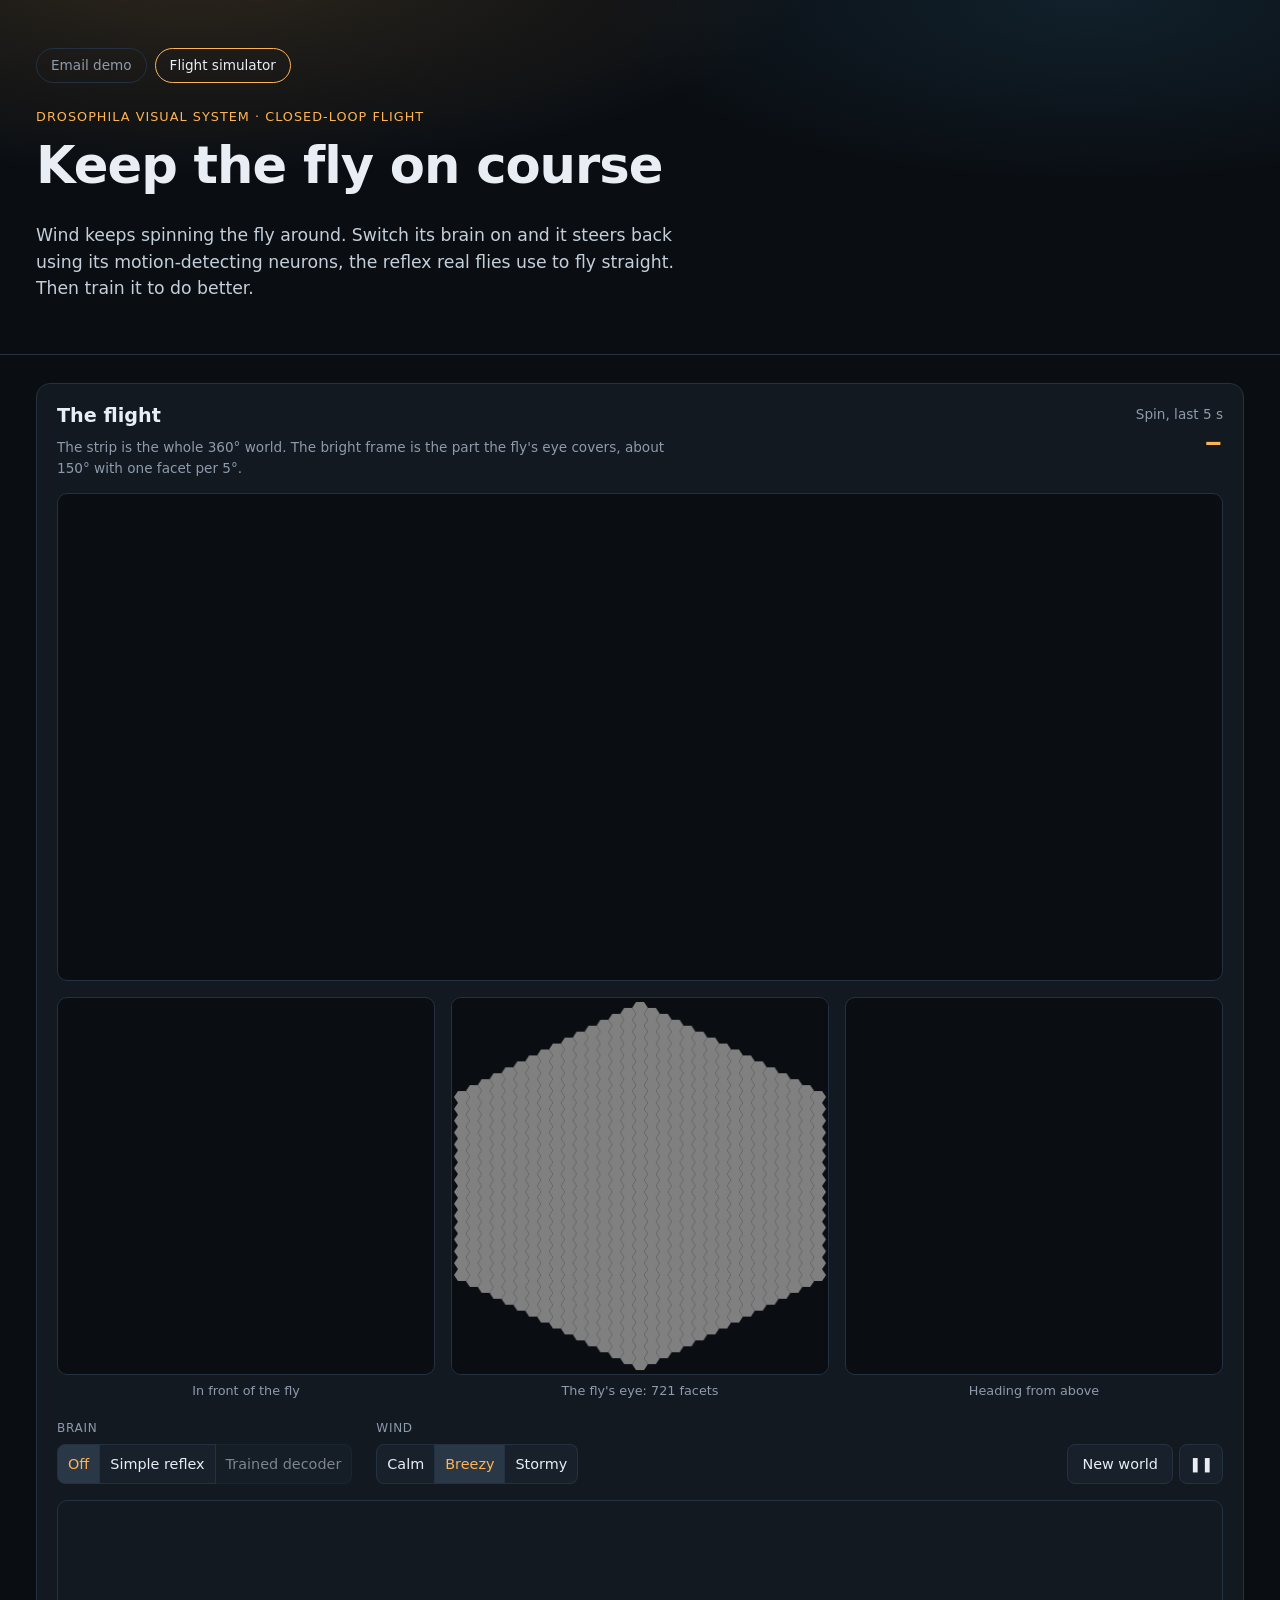
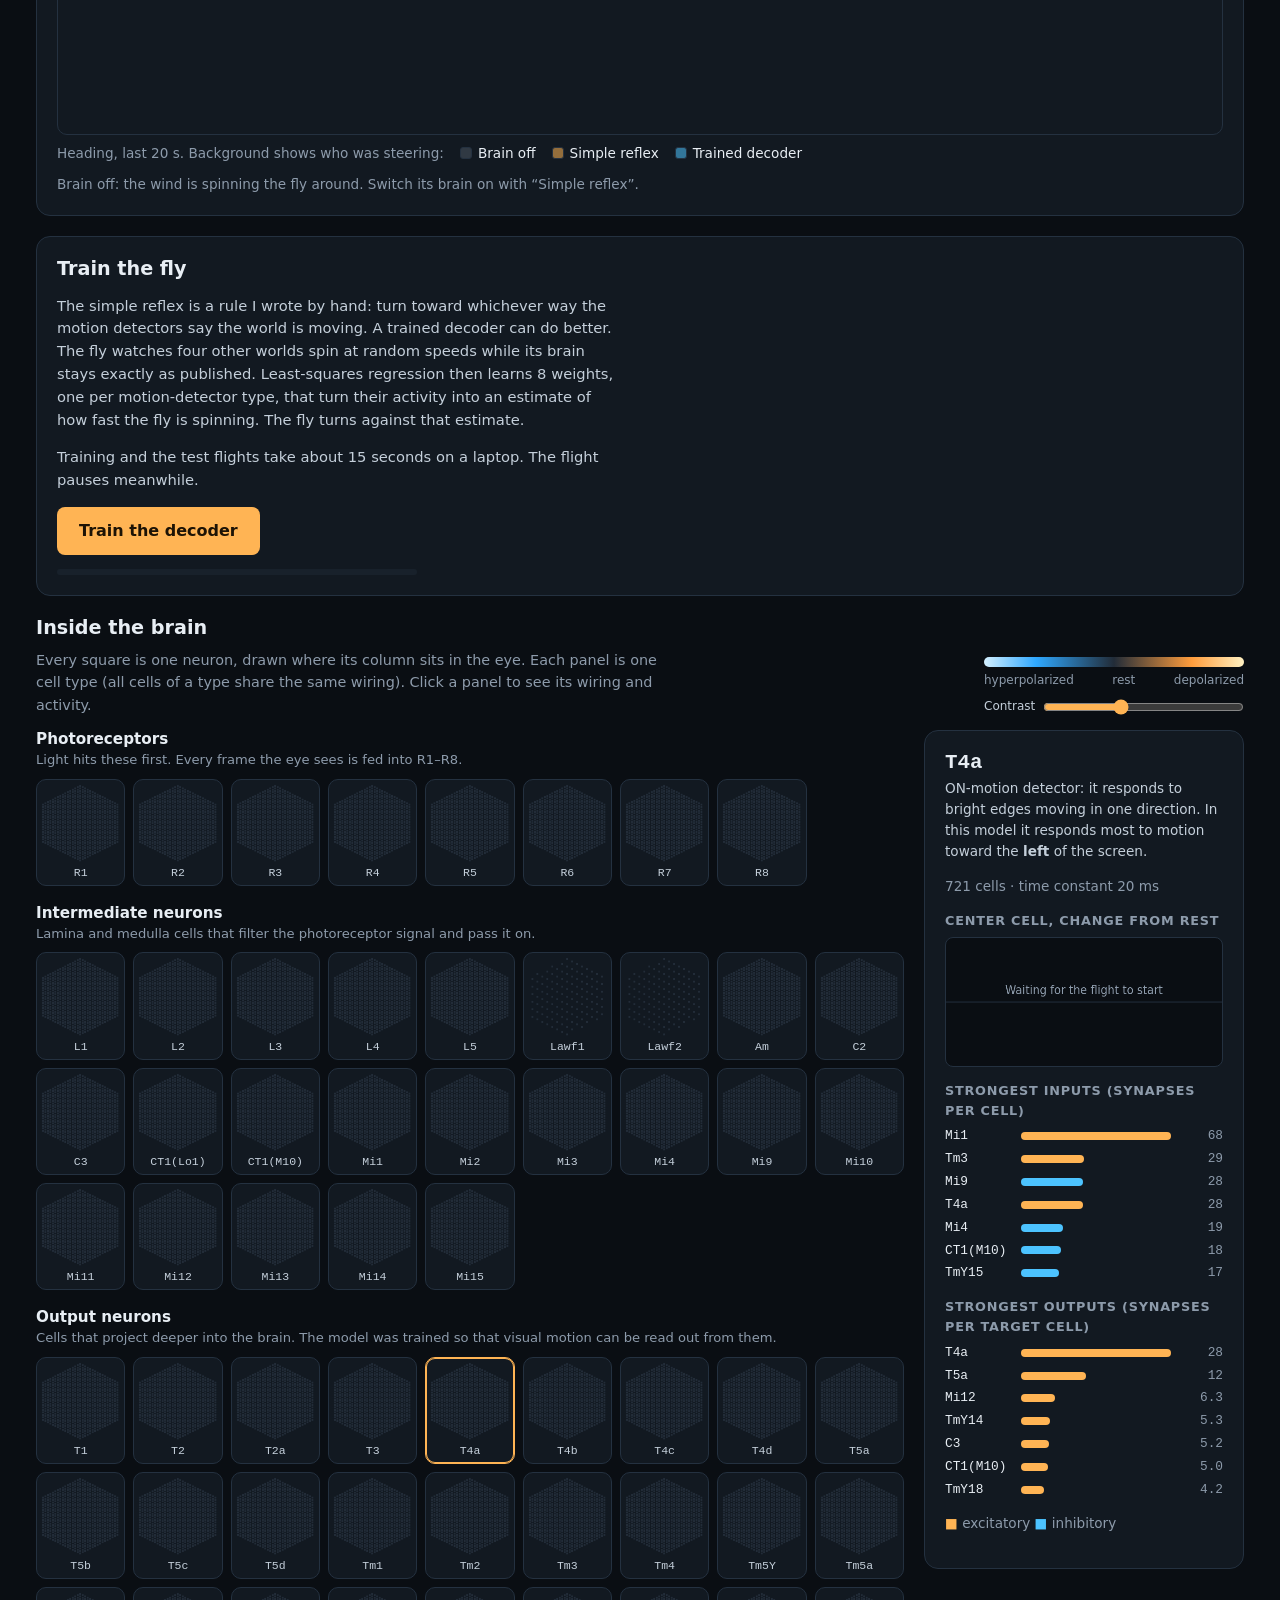
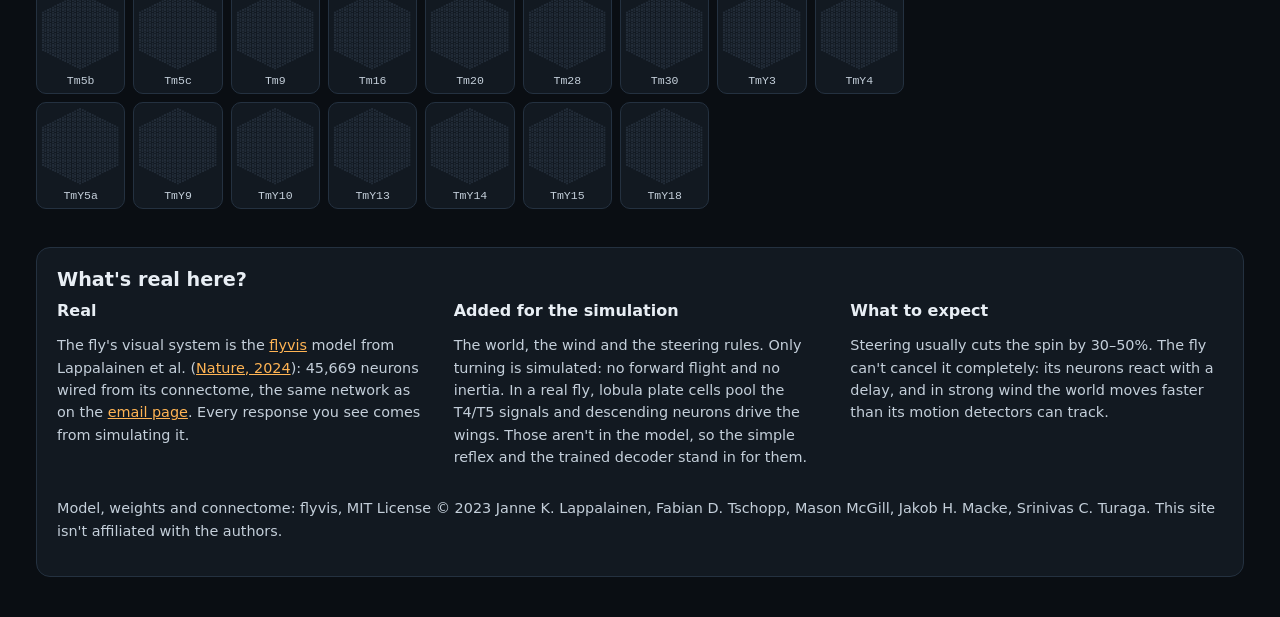
==== site/flight.html @ 7b48235a "Add a closed-loop flight simulator driven by the fly's motion detectors A second page, flight.html: " ====
<!doctype html>
<html lang="en">
<head>
  <meta charset="utf-8">
  <meta name="viewport" content="width=device-width, initial-scale=1">
  <title>Fly Flight Simulator</title>
  <meta name="description" content="Wind spins a simulated fruit fly around. Switch on its connectome-based visual system and it steers itself back on course, then train a decoder on its motion detectors in your browser.">
  <link rel="icon" href="data:image/svg+xml,%3Csvg xmlns='http://www.w3.org/2000/svg' viewBox='0 0 32 32'%3E%3Cg fill='%23ffb454'%3E%3Cpath d='M16 4l10 6v12l-10 6-10-6V10z' opacity='.35'/%3E%3Cpath d='M16 10l5 3v6l-5 3-5-3v-6z'/%3E%3C/g%3E%3C/svg%3E">
  <link rel="stylesheet" href="css/style.css">
</head>
<body>
  <header class="masthead">
    <div class="wrap">
      <nav class="site-nav" aria-label="Pages">
        <a href="./">Email demo</a>
        <a href="flight.html" aria-current="page">Flight simulator</a>
      </nav>
      <p class="eyebrow">Drosophila visual system · closed-loop flight</p>
      <h1>Keep the fly on course</h1>
      <p class="lede">Wind keeps spinning the fly around. Switch its brain on and it steers back using its
        motion-detecting neurons, the reflex real flies use to fly straight. Then train it to do better.</p>
    </div>
  </header>

  <main class="wrap">
    <section class="card flight-card" aria-labelledby="flight-heading">
      <div class="flight-top">
        <div>
          <h2 id="flight-heading">The flight</h2>
          <p class="muted small">The strip is the whole 360° world. The bright frame is the part the fly's eye covers, about 150° with one facet per 5°.</p>
        </div>
        <div class="spin" aria-live="off">
          <span class="muted small">Spin, last 5 s</span>
          <strong id="spin">–</strong>
        </div>
      </div>
      <canvas id="world" width="936" height="391" aria-label="The 360-degree world, with the part the fly sees highlighted"></canvas>
      <div class="flight-views">
        <figure>
          <canvas id="front-view" width="380" height="380" aria-label="The world in front of the fly"></canvas>
          <figcaption>In front of the fly</figcaption>
        </figure>
        <figure>
          <canvas id="eye-view" width="380" height="380" aria-label="The same view sampled by the fly's 721 eye facets"></canvas>
          <figcaption>The fly's eye: 721 facets</figcaption>
        </figure>
        <figure>
          <canvas id="compass" width="380" height="380" aria-label="The fly's heading, seen from above"></canvas>
          <figcaption>Heading from above</figcaption>
        </figure>
      </div>

      <div class="controls">
        <div class="control">
          <span class="control-label" id="brain-label">Brain</span>
          <div class="seg" role="group" aria-labelledby="brain-label">
            <button type="button" data-mode="off" aria-pressed="true">Off</button>
            <button type="button" data-mode="simple" aria-pressed="false">Simple reflex</button>
            <button type="button" data-mode="trained" aria-pressed="false" disabled title="Train the decoder first">Trained decoder</button>
          </div>
        </div>
        <div class="control">
          <span class="control-label" id="wind-label">Wind</span>
          <div class="seg" role="group" aria-labelledby="wind-label">
            <button type="button" data-wind="calm" aria-pressed="false">Calm</button>
            <button type="button" data-wind="breezy" aria-pressed="true">Breezy</button>
            <button type="button" data-wind="stormy" aria-pressed="false">Stormy</button>
          </div>
        </div>
        <div class="control buttons">
          <button id="world-btn" type="button" disabled>New world</button>
          <button id="pause-btn" type="button" disabled aria-label="Pause">❚❚</button>
        </div>
      </div>

      <canvas id="heading-plot" width="1200" height="240" aria-label="The fly's heading over the last 20 seconds"></canvas>
      <div class="plot-legend">
        <span class="muted small">Heading, last 20 s. Background shows who was steering:</span>
        <span><i class="swatch off"></i>Brain off</span>
        <span><i class="swatch simple"></i>Simple reflex</span>
        <span><i class="swatch trained"></i>Trained decoder</span>
      </div>
      <p id="status" class="status" role="status" aria-live="polite">Loading the fly's brain…</p>
    </section>

    <section class="card train-card" aria-labelledby="train-heading">
      <div class="train-grid">
        <div>
          <h2 id="train-heading">Train the fly</h2>
          <p>The simple reflex is a rule I wrote by hand: turn toward whichever way the motion detectors say the world is moving.
            A trained decoder can do better. The fly watches four other worlds spin at random speeds while its brain stays exactly
            as published. Least-squares regression then learns 8 weights, one per motion-detector type, that turn their
            activity into an estimate of how fast the fly is spinning. The fly turns against that estimate.</p>
          <p class="muted small">Training and the test flights take about 15 seconds on a laptop. The flight pauses meanwhile.</p>
          <button id="train-btn" class="primary" type="button" disabled>Train the decoder</button>
          <div class="progress train-progress" aria-hidden="true"><div id="train-bar"></div></div>
        </div>
        <div id="train-results" hidden>
          <h3>Accuracy</h3>
          <p id="r2-text"></p>
          <h3>Learned weights</h3>
          <p class="muted small">How much each motion-detector type counts toward "the fly is turning right" (positive) or "turning left" (negative). In brackets: the direction of motion that type prefers.</p>
          <ul id="weights" class="chart"></ul>
          <p id="weights-note" class="muted small" hidden>The pattern makes physical sense: when the fly turns right, the world slides left across its eye, so the detectors that prefer leftward motion (T4a, T5a) learned to vote "turning right", and the rightward ones (T4b, T5b) "turning left".</p>
          <h3>Test flight</h3>
          <p id="test-caption" class="muted small"></p>
          <ul id="test" class="chart"></ul>
        </div>
      </div>
    </section>

    <section class="brain" aria-labelledby="brain-heading">
      <div class="brain-head">
        <div>
          <h2 id="brain-heading">Inside the brain</h2>
          <p class="muted">Every square is one neuron, drawn where its column sits in the eye. Each panel is one cell type (all cells of a type share the same wiring). Click a panel to see its wiring and activity.</p>
        </div>
        <div class="legend">
          <div class="colorbar" aria-hidden="true"></div>
          <div class="legend-labels"><span>hyperpolarized</span><span>rest</span><span>depolarized</span></div>
          <label class="gain">Contrast <input id="gain" type="range" min="0" max="4" step="0.5" value="1.5"></label>
        </div>
      </div>
      <div class="brain-body">
        <div id="groups"></div>
        <aside id="detail" class="card detail" aria-live="polite"></aside>
      </div>
    </section>

    <section class="about card" aria-labelledby="about-heading">
      <h2 id="about-heading">What's real here?</h2>
      <div class="about-grid">
        <div>
          <h3>Real</h3>
          <p>The fly's visual system is the <a href="https://github.com/TuragaLab/flyvis">flyvis</a> model from Lappalainen et al.
            (<a href="https://www.nature.com/articles/s41586-024-07939-3">Nature, 2024</a>): 45,669 neurons wired from its connectome, the same network as on the
            <a href="./">email page</a>. Every response you see comes from simulating it.</p>
        </div>
        <div>
          <h3>Added for the simulation</h3>
          <p>The world, the wind and the steering rules. Only turning is simulated: no forward flight and no inertia.
            In a real fly, lobula plate cells pool the T4/T5 signals and descending neurons drive the wings. Those aren't in
            the model, so the simple reflex and the trained decoder stand in for them.</p>
        </div>
        <div>
          <h3>What to expect</h3>
          <p>Steering usually cuts the spin by 30–50%. The fly can't cancel it completely: its neurons react with a
            delay, and in strong wind the world moves faster than its motion detectors can track.</p>
        </div>
      </div>
      <p class="muted small">Model, weights and connectome: flyvis, MIT License © 2023 Janne K. Lappalainen, Fabian D. Tschopp,
        Mason McGill, Jakob H. Macke, Srinivas C. Turaga. This site isn't affiliated with the authors.</p>
    </section>
  </main>

  <script type="module" src="js/flight.js"></script>
</body>
</html>
---- site/css/style.css ----
:root {
  --bg: #0a0e13;
  --surface: #121921;
  --surface-2: #18212b;
  --border: #243140;
  --text: #e8eef4;
  --muted: #8d9bab;
  --warm: #ffb454;
  --cool: #4cc3ff;
  --radius: 14px;
  --mono: ui-monospace, "SF Mono", Menlo, Consolas, monospace;
  color-scheme: dark;
}

* { box-sizing: border-box; }

html { -webkit-text-size-adjust: 100%; }

body {
  margin: 0;
  background: var(--bg);
  color: var(--text);
  font: 16px/1.55 system-ui, -apple-system, "Segoe UI", Roboto, sans-serif;
}

a { color: var(--warm); }
h1, h2, h3 { line-height: 1.2; margin: 0 0 0.5em; }
h2 { font-size: 1.2rem; }
h3 { font-size: 1rem; }
.mono { font-family: var(--mono); font-variant-numeric: tabular-nums; }
.muted { color: var(--muted); }
.small { font-size: 0.85rem; }

.wrap { max-width: 1240px; margin: 0 auto; padding: 0 16px; }

.masthead {
  padding: 48px 0 32px;
  background:
    radial-gradient(900px 300px at 15% -10%, rgba(255, 180, 84, 0.14), transparent 70%),
    radial-gradient(700px 260px at 85% 0%, rgba(76, 195, 255, 0.10), transparent 70%);
  border-bottom: 1px solid var(--border);
  margin-bottom: 28px;
}
.eyebrow {
  margin: 0 0 8px;
  color: var(--warm);
  font-size: 0.8rem;
  letter-spacing: 0.08em;
  text-transform: uppercase;
}
.site-nav { display: flex; gap: 8px; flex-wrap: wrap; margin-bottom: 24px; }
.site-nav a {
  padding: 6px 14px;
  border: 1px solid var(--border);
  border-radius: 99px;
  color: var(--muted);
  font-size: 0.85rem;
  text-decoration: none;
}
.site-nav a:hover { color: var(--text); }
.site-nav a[aria-current="page"] { color: var(--text); border-color: var(--warm); }
.masthead h1 { font-size: clamp(2rem, 5vw, 3.2rem); letter-spacing: -0.02em; }
.lede { max-width: 640px; color: #c4cfda; font-size: 1.08rem; margin: 0 0 20px; }
.facts { display: flex; flex-wrap: wrap; gap: 10px 24px; list-style: none; margin: 0; padding: 0; color: var(--muted); }
.facts strong { color: var(--text); font-family: var(--mono); font-weight: 600; margin-right: 4px; }

.card {
  background: var(--surface);
  border: 1px solid var(--border);
  border-radius: var(--radius);
  padding: 20px;
}

.stage {
  display: grid;
  grid-template-columns: minmax(280px, 380px) 1fr;
  gap: 20px;
  margin-bottom: 20px;
}

label { display: block; font-size: 0.9rem; margin-bottom: 12px; color: #c4cfda; }
input, textarea, select {
  display: block;
  width: 100%;
  margin-top: 4px;
  padding: 9px 11px;
  background: var(--bg);
  color: var(--text);
  border: 1px solid var(--border);
  border-radius: 8px;
  font: inherit;
}
textarea { resize: vertical; }
input:focus, textarea:focus, select:focus, button:focus-visible, a:focus-visible {
  outline: 2px solid var(--warm);
  outline-offset: 1px;
}
.options { display: grid; grid-template-columns: 1fr 1fr; gap: 12px; }

button, .button {
  display: inline-flex;
  align-items: center;
  justify-content: center;
  gap: 6px;
  padding: 8px 14px;
  background: var(--surface-2);
  color: var(--text);
  border: 1px solid var(--border);
  border-radius: 8px;
  font: inherit;
  font-size: 0.9rem;
  text-decoration: none;
  cursor: pointer;
}
button:hover:not(:disabled), .button:hover { border-color: #3a4b5e; }
button:disabled { opacity: 0.5; cursor: default; }
button.primary {
  width: 100%;
  padding: 12px;
  background: var(--warm);
  color: #1d1305;
  border: none;
  font-weight: 650;
  font-size: 1rem;
}
.examples { display: flex; flex-wrap: wrap; gap: 6px; align-items: center; margin-bottom: 14px; font-size: 0.85rem; }
.examples button { padding: 4px 10px; font-size: 0.8rem; border-radius: 99px; }
.privacy { font-size: 0.8rem; color: var(--muted); margin: 12px 0 0; }

.views { display: grid; grid-template-columns: 1fr 1fr; gap: 16px; }
figure { margin: 0; }
figure canvas {
  display: block;
  width: 100%;
  height: auto;
  aspect-ratio: 1;
  background: var(--bg);
  border-radius: 10px;
  border: 1px solid var(--border);
}
figcaption { font-size: 0.8rem; color: var(--muted); margin-top: 6px; text-align: center; }

.transport { display: flex; align-items: center; gap: 10px; margin-top: 16px; flex-wrap: wrap; }
.rate, .seg { display: inline-flex; }
.rate button, .seg button { border-radius: 0; padding: 8px 10px; }
.rate button:first-child, .seg button:first-child { border-radius: 8px 0 0 8px; }
.rate button:last-child, .seg button:last-child { border-radius: 0 8px 8px 0; }
.rate button + button, .seg button + button { border-left: none; }
.rate button.on, .seg button[aria-pressed="true"] { background: #2a3746; color: var(--warm); }
#play-btn { width: 40px; padding: 8px 0; }
.progress { flex: 1; min-width: 80px; height: 6px; background: var(--surface-2); border-radius: 99px; overflow: hidden; }
#progress-bar { width: 0; height: 100%; background: var(--warm); }
#clock { font-size: 0.85rem; color: var(--muted); min-width: 56px; text-align: right; }
.status { font-size: 0.85rem; color: var(--muted); margin: 10px 0 0; min-height: 1.4em; }

.meter { margin-top: 18px; padding-top: 14px; border-top: 1px solid var(--border); }
.meter-label { display: block; font-size: 0.8rem; text-transform: uppercase; letter-spacing: 0.06em; color: var(--muted); margin-bottom: 8px; }
.meter-row { display: flex; align-items: center; gap: 10px; font-size: 0.8rem; color: #c4cfda; }
.meter-track { position: relative; flex: 1; height: 14px; background: var(--surface-2); border-radius: 99px; overflow: hidden; }
.meter-track::after { content: ""; position: absolute; left: 50%; top: 0; bottom: 0; width: 2px; margin-left: -1px; background: var(--border); }
#meter-fill { position: absolute; top: 0; bottom: 0; left: 50%; width: 0; background: var(--warm); border-radius: 99px; }
.meter p { margin: 8px 0 0; }

.reply-card { margin-bottom: 20px; border-color: rgba(255, 180, 84, 0.45); }
.reply-head { display: flex; justify-content: space-between; align-items: center; gap: 12px; flex-wrap: wrap; margin-bottom: 8px; }
.reply-head h2 { margin: 0; }
.reply-actions { display: flex; gap: 8px; }
#reply-text {
  white-space: pre-wrap;
  font: 0.92rem/1.6 var(--mono);
  background: var(--bg);
  border: 1px solid var(--border);
  border-radius: 10px;
  padding: 16px;
  margin: 0 0 10px;
  overflow-wrap: anywhere;
}

.brain { margin-bottom: 20px; }
.brain-head { display: flex; justify-content: space-between; align-items: flex-end; gap: 20px; flex-wrap: wrap; margin-bottom: 14px; }
.brain-head p { max-width: 640px; margin: 0; font-size: 0.9rem; }
.legend { width: 260px; font-size: 0.75rem; color: var(--muted); }
.colorbar {
  height: 10px;
  border-radius: 99px;
  background: linear-gradient(90deg, #d4f0ff, #2fa8ff 20%, #222c38 50%, #ff9d3d 80%, #fff1c2);
}
.legend-labels { display: flex; justify-content: space-between; margin: 4px 0 8px; }
.gain { display: flex; align-items: center; gap: 8px; font-size: 0.75rem; margin: 0; }
.gain input { margin: 0; padding: 0; border: none; background: none; accent-color: var(--warm); }

.brain-body { display: grid; grid-template-columns: 1fr 320px; gap: 20px; align-items: start; }
.group { margin-bottom: 18px; }
.group h3 { font-size: 0.95rem; margin-bottom: 2px; }
.group > p { font-size: 0.82rem; color: var(--muted); margin: 0 0 8px; }
.panels { display: grid; grid-template-columns: repeat(auto-fill, minmax(84px, 1fr)); gap: 8px; }
.panel {
  display: block;
  width: 100%;
  padding: 5px 5px 3px;
  background: var(--surface);
  border: 1px solid var(--border);
  border-radius: 10px;
  text-align: center;
}
.panel canvas { display: block; width: 100%; height: auto; aspect-ratio: 1; }
.panel span { display: block; font-size: 0.72rem; font-family: var(--mono); color: #c4cfda; margin-top: 2px; }
.panel.selected { border-color: var(--warm); box-shadow: 0 0 0 1px var(--warm) inset; }

.detail { position: sticky; top: 16px; }
.detail h3 { font-size: 1.3rem; font-family: var(--mono); margin-bottom: 2px; }
.detail .family { font-size: 0.85rem; color: #c4cfda; margin: 0 0 12px; }
.detail canvas { display: block; width: 100%; height: 130px; background: var(--bg); border-radius: 8px; border: 1px solid var(--border); }
.detail h4 { font-size: 0.8rem; text-transform: uppercase; letter-spacing: 0.06em; color: var(--muted); margin: 14px 0 6px; }
.bars { list-style: none; margin: 0; padding: 0; font-size: 0.8rem; }
.bars li { display: grid; grid-template-columns: 68px 1fr 44px; align-items: center; gap: 8px; margin-bottom: 3px; }
.bars button { all: unset; cursor: pointer; font-family: var(--mono); color: var(--text); }
.bars button:hover { color: var(--warm); }
.bars button:focus-visible { outline: 2px solid var(--warm); }
.bar { height: 8px; border-radius: 99px; }
.bar.exc { background: var(--warm); }
.bar.inh { background: var(--cool); }
.bars .n { color: var(--muted); font-family: var(--mono); text-align: right; }

/* ---- flight simulator */
.flight-card, .train-card { margin-bottom: 20px; }
.flight-top { display: flex; justify-content: space-between; align-items: flex-start; gap: 16px; flex-wrap: wrap; }
.flight-top p { margin: 0; max-width: 640px; }
.spin { display: flex; flex-direction: column; align-items: flex-end; }
.spin strong { font: 600 2rem/1.1 var(--mono); color: var(--warm); }
#world {
  display: block;
  width: 100%;
  height: auto;
  margin: 14px 0 16px;
  border-radius: 10px;
  border: 1px solid var(--border);
  background: var(--bg);
}
.flight-views { display: grid; grid-template-columns: repeat(3, 1fr); gap: 16px; }
.controls { display: flex; flex-wrap: wrap; align-items: flex-end; gap: 14px 24px; margin: 18px 0 16px; }
.control { display: flex; flex-direction: column; gap: 6px; }
.control.buttons { flex-direction: row; margin-left: auto; }
.control-label { font-size: 0.75rem; text-transform: uppercase; letter-spacing: 0.06em; color: var(--muted); }
#pause-btn { width: 44px; }
#heading-plot { display: block; width: 100%; height: auto; border-radius: 10px; border: 1px solid var(--border); }
.plot-legend { display: flex; flex-wrap: wrap; gap: 6px 16px; align-items: center; margin-top: 8px; font-size: 0.85rem; }
.swatch { display: inline-block; width: 12px; height: 12px; border-radius: 3px; margin-right: 6px; vertical-align: -1px; border: 1px solid var(--border); }
.swatch.off { background: rgba(141, 155, 171, 0.25); }
.swatch.simple { background: rgba(255, 180, 84, 0.55); }
.swatch.trained { background: rgba(76, 195, 255, 0.55); }

.train-grid { display: grid; grid-template-columns: 1fr 1fr; gap: 32px; }
.train-grid p { font-size: 0.92rem; color: #c4cfda; }
.train-grid h3 { font-size: 0.8rem; text-transform: uppercase; letter-spacing: 0.06em; color: var(--muted); margin: 18px 0 6px; }
.train-grid h3:first-child { margin-top: 4px; }
#train-btn { width: auto; padding: 12px 22px; }
.train-progress { margin-top: 14px; max-width: 360px; }
#train-bar { width: 0; height: 100%; background: var(--warm); transition: width 0.2s; }
.chart { list-style: none; margin: 0; padding: 0; font-size: 0.85rem; }
.chart li { display: grid; grid-template-columns: 150px 1fr 64px; align-items: center; gap: 10px; margin-bottom: 5px; }
.chart .name { font-family: var(--mono); white-space: nowrap; }
.chart .track { position: relative; height: 12px; background: var(--surface-2); border-radius: 99px; }
.chart .track.diverging::after { content: ""; position: absolute; left: 50%; top: -3px; bottom: -3px; width: 1px; background: #3a4b5e; }
.chart .fill { position: absolute; top: 0; bottom: 0; left: 0; border-radius: 99px; }
.chart .fill.pos { background: var(--warm); }
.chart .fill.neg { background: var(--cool); }
.chart .fill.mode-off { background: #8d9bab; }
.chart .fill.mode-simple { background: var(--warm); }
.chart .fill.mode-trained { background: var(--cool); }
.chart .n { font-family: var(--mono); color: #c4cfda; text-align: right; }

.about { margin-bottom: 40px; }
.about-grid { display: grid; grid-template-columns: repeat(3, 1fr); gap: 24px; }
.about p { font-size: 0.9rem; color: #c4cfda; }

@media (max-width: 960px) {
  .stage, .brain-body, .about-grid, .train-grid { grid-template-columns: 1fr; }
  .control.buttons { margin-left: 0; }
  .detail { position: static; }
}
@media (max-width: 640px) {
  .flight-views { grid-template-columns: 1fr 1fr; gap: 10px; }
  .flight-views figure:last-child { grid-column: 1 / -1; width: 60%; margin: 0 auto; }
  .chart li { grid-template-columns: 110px 1fr 56px; }
}
@media (max-width: 520px) {
  .views { gap: 10px; }
  .panels { grid-template-columns: repeat(auto-fill, minmax(66px, 1fr)); gap: 6px; }
  .legend { width: 100%; }
}
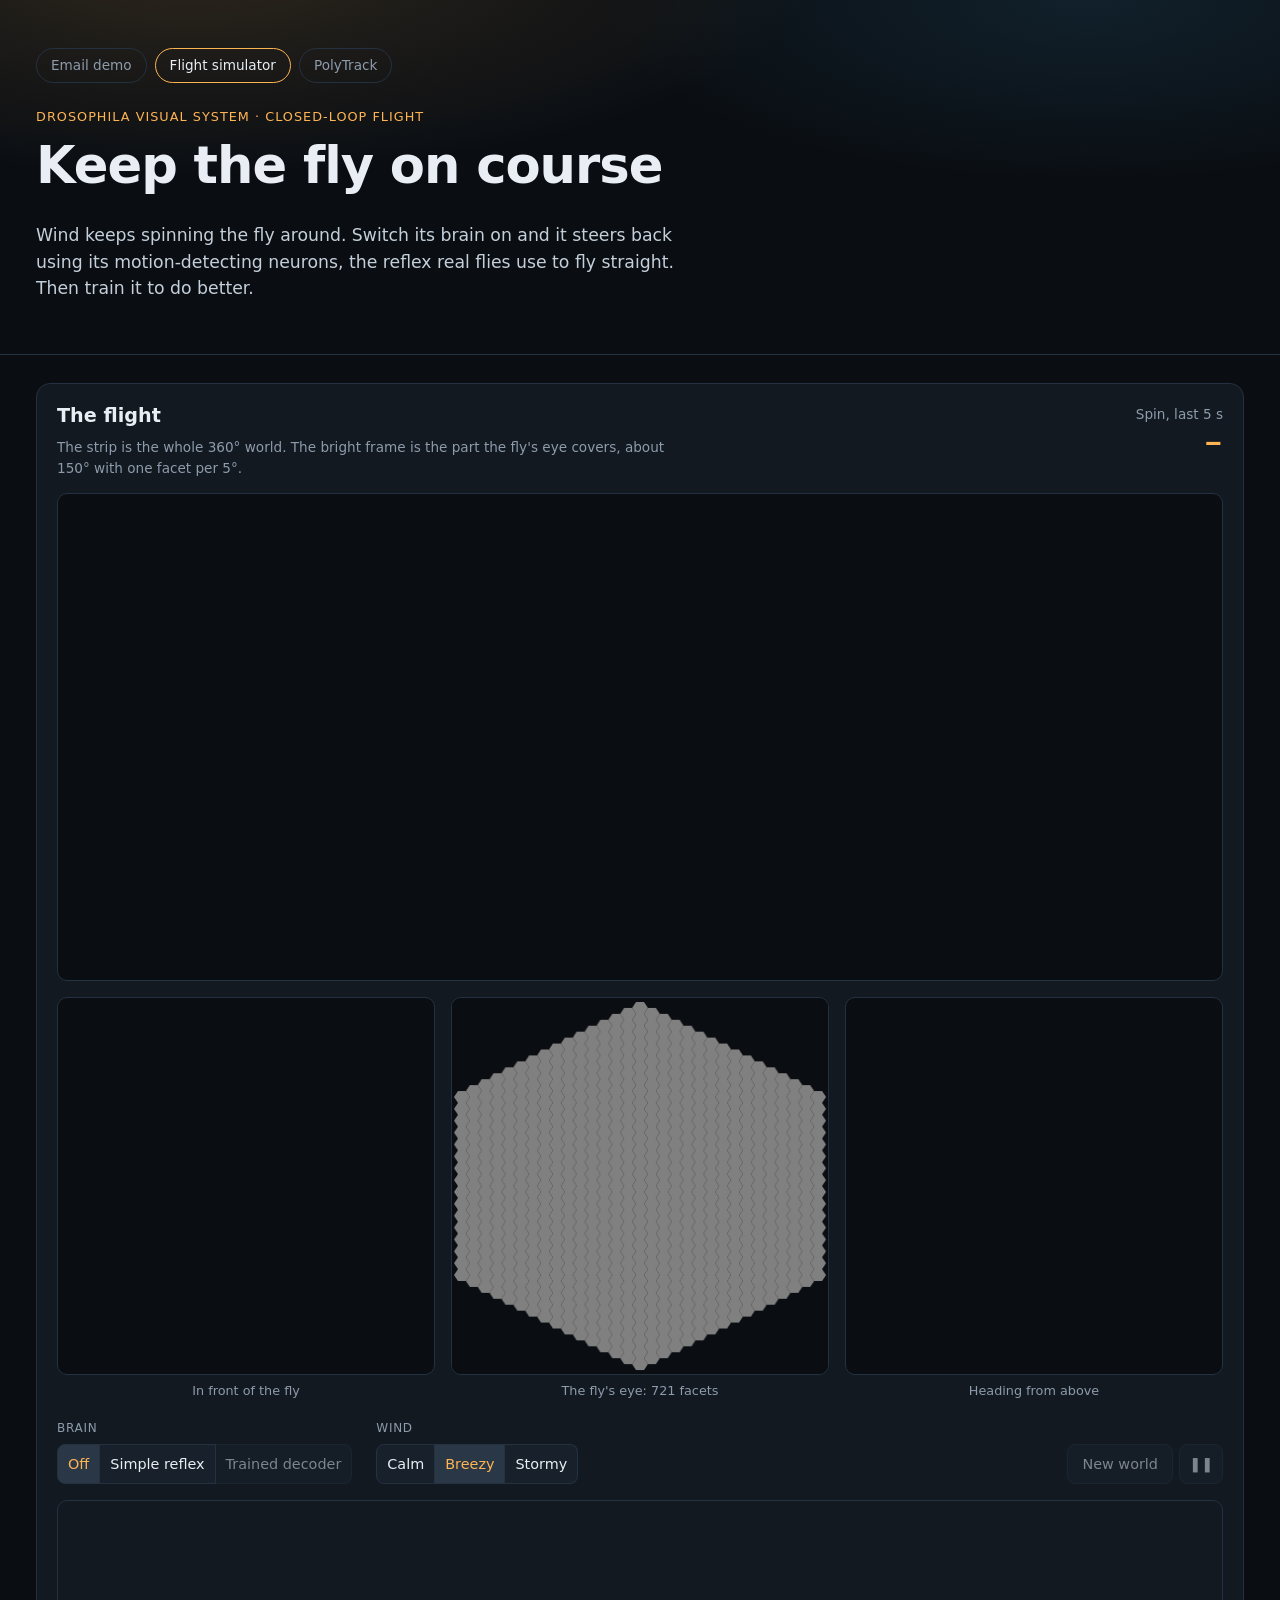
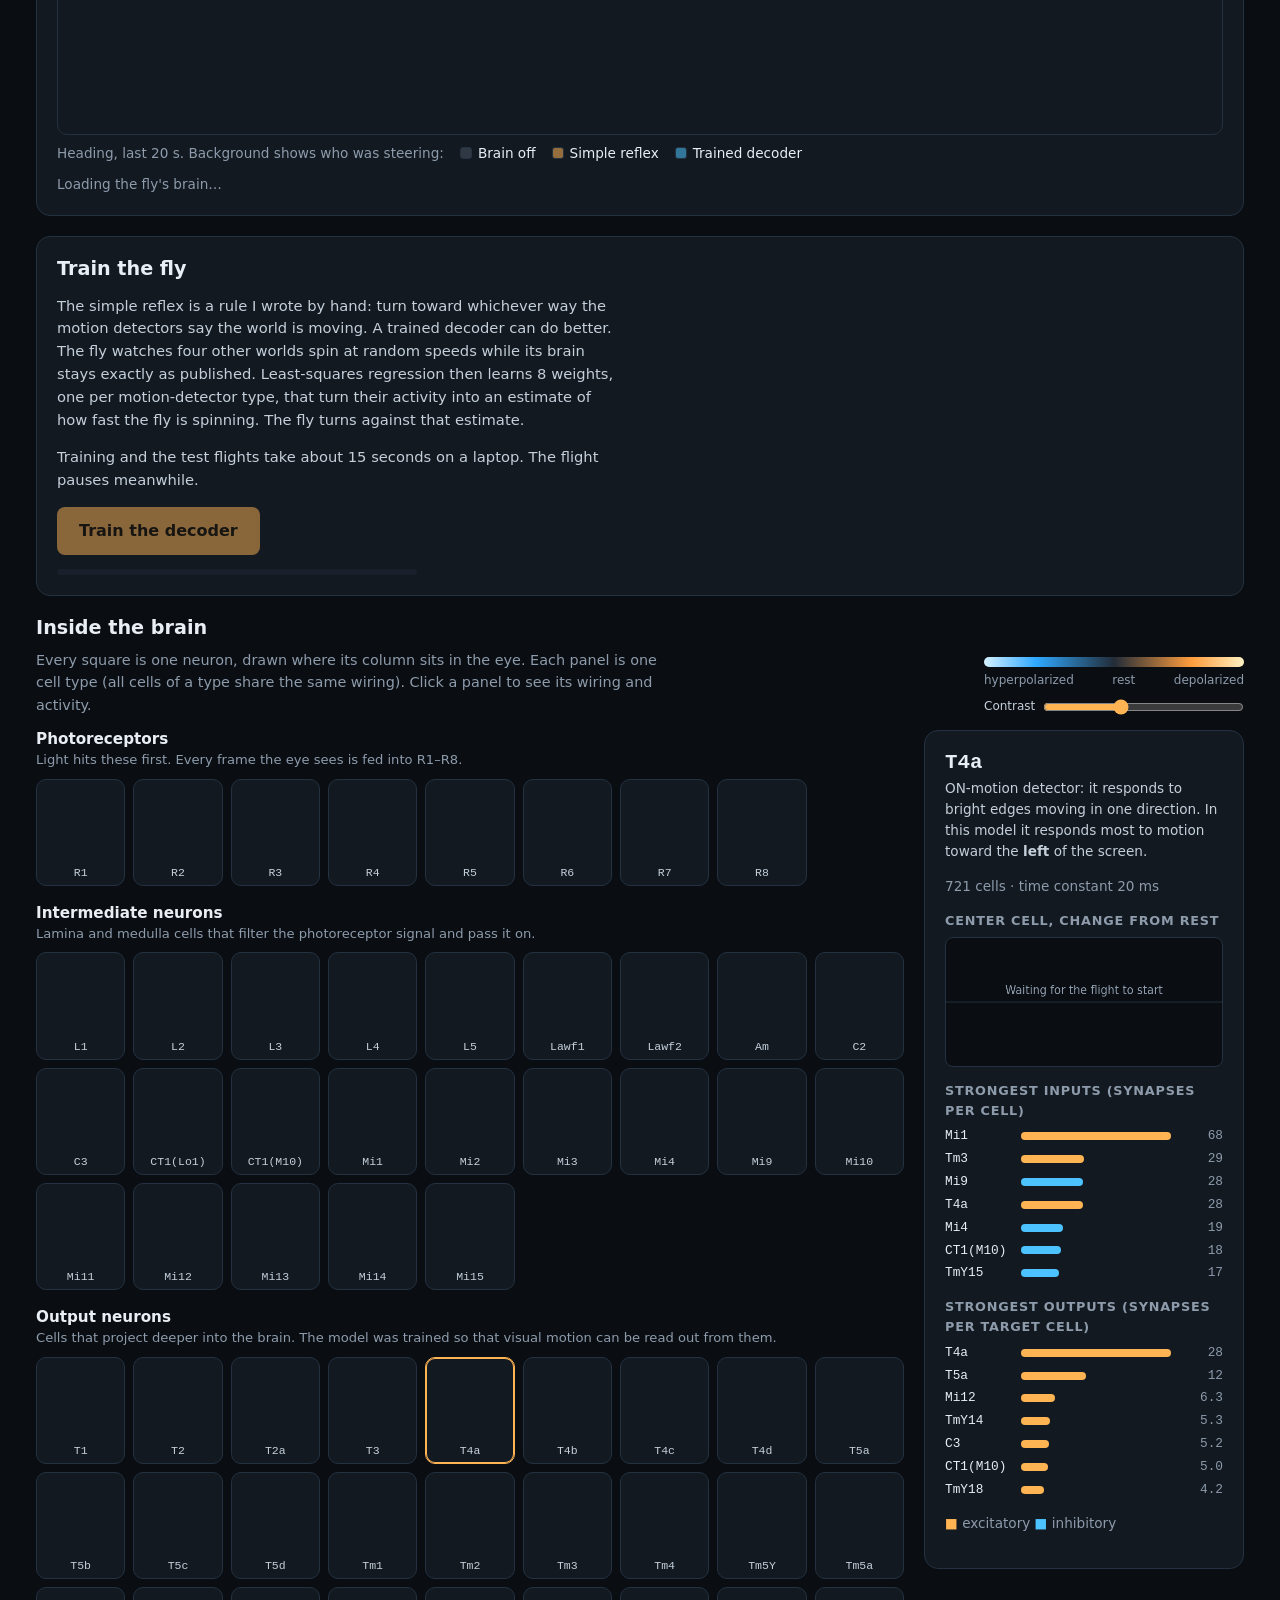
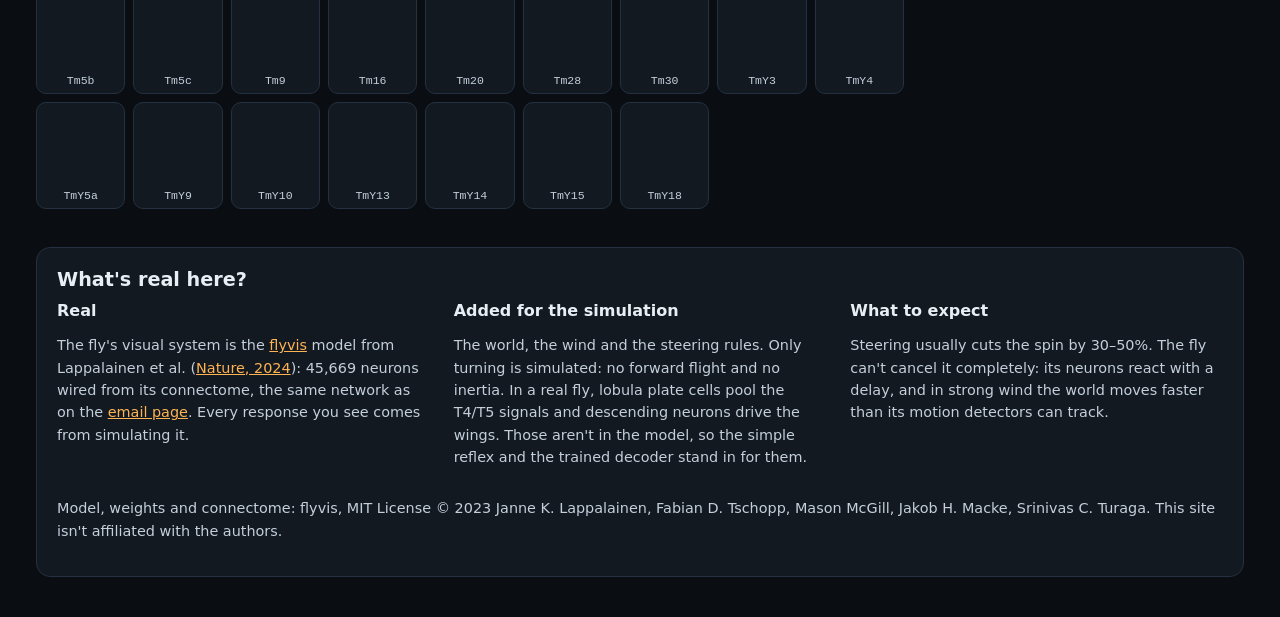
==== commit 6ce2313e: "WIP: PolyTrack fly-driver mod (not yet working end to end) Co-Authored-By: Claude Opus 5.5 <noreply@" ====
--- a/site/flight.html
+++ b/site/flight.html
@@ -14,6 +14,7 @@
       <nav class="site-nav" aria-label="Pages">
         <a href="./">Email demo</a>
         <a href="flight.html" aria-current="page">Flight simulator</a>
+        <a href="polytrack.html">PolyTrack</a>
       </nav>
       <p class="eyebrow">Drosophila visual system · closed-loop flight</p>
       <h1>Keep the fly on course</h1>
--- a/site/css/style.css
+++ b/site/css/style.css
@@ -289,3 +289,8 @@
   .panels { grid-template-columns: repeat(auto-fill, minmax(66px, 1fr)); gap: 6px; }
   .legend { width: 100%; }
 }
+
+/* ---- PolyTrack page */
+.steps { padding-left: 20px; margin: 0 0 12px; color: #c4cfda; }
+.steps li { margin-bottom: 10px; }
+pre.url { margin: 8px 0 0; padding: 10px 12px; background: var(--bg); border: 1px solid var(--border); border-radius: 8px; font: 0.9rem var(--mono); overflow-x: auto; color: var(--warm); }
